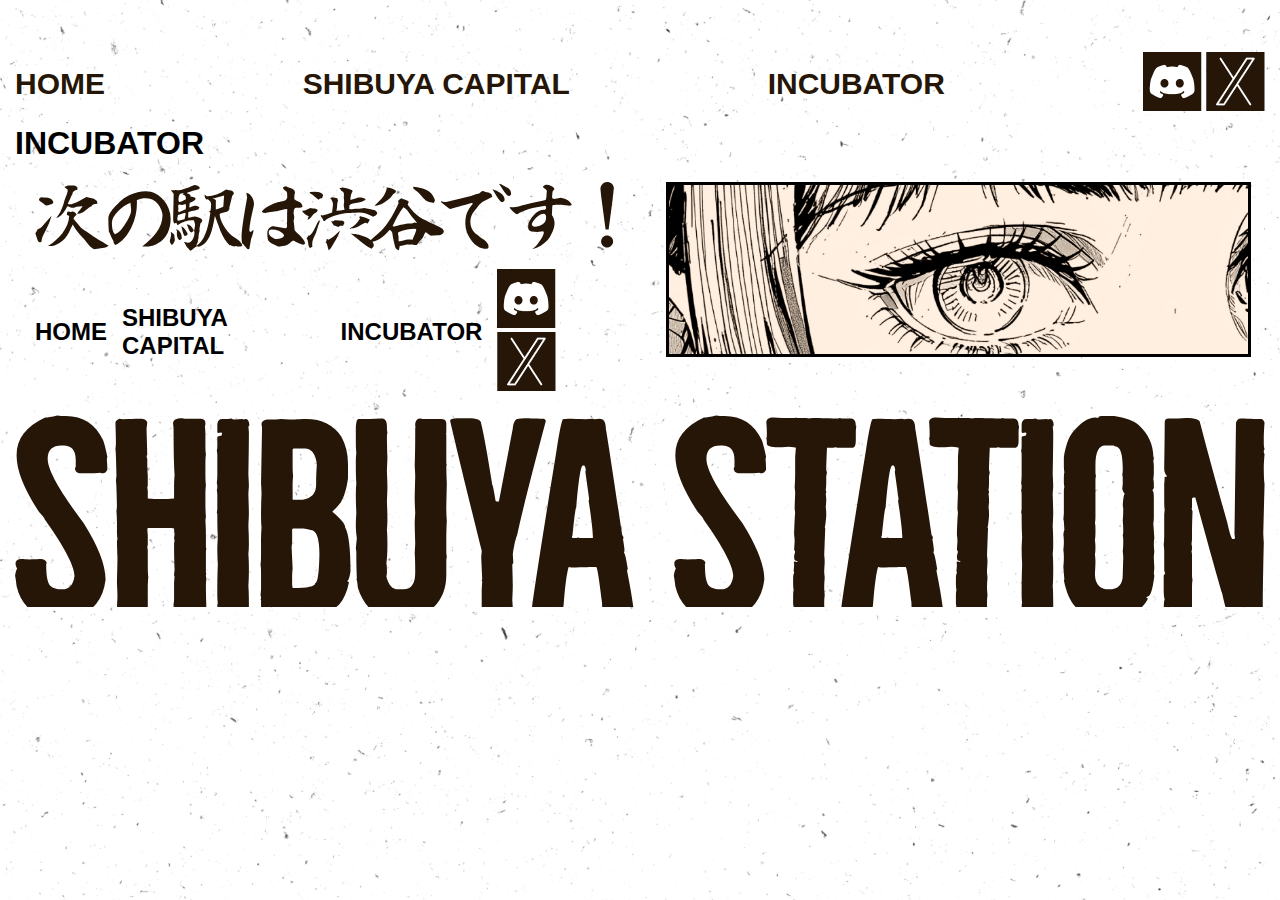
==== incubator.html @ 9dcc9522 "Add files via upload" ====
<!DOCTYPE html>
<html lang="en">
  <head>
    <meta charset="UTF-8" />
    <meta name="viewport" content="width=device-width, initial-scale=1.0" />
    <title>incubator</title>

    <link rel="stylesheet" href="style.css"/>


    <link rel="stylesheet" href="https://cdn.jsdelivr.net/npm/swiper@11/swiper-bundle.min.css"/>
  

    <link rel="preconnect" href="https://fonts.googleapis.com" />
    <link rel="preconnect" href="https://fonts.gstatic.com" crossorigin />
    
     

    

  </head>

  </head>
  <body>

    <header class="header">
        <div class="container">
            <nav class="nav">
                <img src="./img/лого_не грустные мальчики_прозрачный фон 1 (2).png" alt="" class="logo">

                

                <div class="menu">
                    <a href="index.html">HOME</a>
                    <a href="capital.html">SHIBUYA CAPITAL</a>
                    <a href="incubator.html">INCUBATOR</a>

                    <div class="icons">
                        <img src="./img/twitter BLACK.png" alt="">
                        <img src="./img/discord BLACK.png" alt="">
                    </div>
                </div>
                
                <img class="burger"src="./img/iconamoon_menu-burger-horizontal-thin.png" alt="">
    
            </nav>
        </div>
    </header>

    <section class="incubator">
      <div class="container">
        <h1>INCUBATOR</h1>
      </div>
    </section>


    <footer class="footer">
      <div class="container">
        <div class="footer__wrap">
          <div class="footer__box">
               <img src="./img/footer-title.svg" alt="">

            <div class="footer__menu">
              <a href="index.html">HOME</a>
              <a href="capital.html">SHIBUYA CAPITAL</a>
              <a href="incubator.html">INCUBATOR</a>

              <div class="icons">
                  <img src="./img/twitter BLACK.png" alt="">
                  <img src="./img/discord BLACK.png" alt="">
              </div>
            </div>
          </div>

          <img src="./img/footer-img.png" alt="" class="footer__eyes">
        </div>


        <img src="./img/footer-text.svg" alt="" class="footer__text">
      </div>
    </footer>

    




    <script src="https://cdn.jsdelivr.net/npm/swiper@11/swiper-bundle.min.js"></script>

    <script src="./script.js"></script>
  </body>
</html>
---- style.css ----
* {
  font-family: 'Oswald', sans-serif;

  padding: 0;
  margin: 0;
}

.container {
  max-width: 1600px;
  margin: 0 auto;
  padding: 0 15px;
}

body {
  background-image: url(./img/097\ 2.png);
  background-position: center;
  background-size: cover;
}

.nav {
  display: flex;
  justify-content: space-between;
  gap: 20px;
  align-items: center;
  padding-bottom: 10px;
}

.menu {
  display: flex;
  justify-content: space-between;
  gap: 20px;
  align-items: center;

  width: 100%;

  @media (max-width: 800px) {
    /* display: none; */

    position: fixed;
    top: 0;
    left: 0;
    width: 100%;
    height: 100dvh;
    background-color: #251607;

    display: flex;
    flex-direction: column;
    align-items: center;
    justify-content: center;
    gap: 20px;

    z-index: 10;

    opacity: 0;
    visibility: hidden;

    transition: 0.4s;

    &.active {
      opacity: 1;
      visibility: visible;
    }
  }

  a {
    font-size: 30px;
    font-weight: 600;
    text-transform: uppercase;
    text-decoration: none;
    color: #251607;

    @media (max-width: 800px) {
      color: whitesmoke;
    }
  }
}

.logo,
.burger {
  display: none;

  @media (max-width: 800px) {
    display: block;
    z-index: 11;
    cursor: pointer;
  }
}

.header {
  padding: 52px 0 0;

  @media (max-width: 800px) {
    background-image: url(./img/bg-2.png);
    background-position: center;
    padding: 40px 0;
  }
}

.hero__wrapper {
  text-align: center;

  h1 {
    font-size: clamp(5.625rem, -1.023rem + 27.27vw, 26.25rem);
    line-height: 1;
    z-index: -1;
    position: relative;

    @media (max-width:480px) {
      padding: 20px 0 0;
    }
  }

  p {
    margin-bottom: 30px;
    font-size: clamp(1.125rem, 1.044rem + 0.33vw, 1.375rem);
    font-weight: 600;
    text-transform: uppercase;

    @media (max-width:480px) {
      padding: 20px 0;
    }
  }

  div {
    display: flex;
    justify-content: space-between;
    align-items: center;
    margin-top: 20px;

    @media (max-width:480px) {

      &:first-child {
        display: none;
      }

      justify-content: center;
    }

  }

  img {
    width: 100%;
  }
}



.swiper-slide {
  img {
    width: 100%;
  }
}


.album {
  .container {
    max-width: 1900px;
  }
}


.meet__wrapper {

  display: grid;
  grid-template-columns: 1fr 1.5fr;
  gap: 50px;

  @media (max-width: 800px) {
    /* grid-template-columns: 1fr; */


    display: flex;
    flex-direction: column;

  }

  img {
    padding-top: 16px;
    width: 100%;
  }

  p {
    margin-top: 15px;
    font-size: 22px;
    font-weight: 400;
    text-transform: uppercase;

  }
}

.meet__right {



  h2 {
    /* font-size: 170px; */
    font-size: clamp(3.25rem, 0.792rem + 9.83vw, 10.625rem);
    text-transform: uppercase;
    padding-left: 111px;

    @media (max-width: 800px) {
      text-align: center;
      padding-left: 0;

    }
  }

  p {
    text-align: right;
    max-width: 800px;
    margin-left: auto;
    margin-bottom: 30px;
    margin-top: 73.5px;

    @media (max-width: 800px) {
      text-align: center;
      margin-top: 30px;

    }
  }
}

.meet {
  padding: 100px 0;
}


.China-1 {

  @media (max-width: 800px) {
    display: none
  }
}

.china-2 {
  display: none;

  @media (max-width: 800px) {
    display: block;
    width: 60%;
    margin: 30px auto;
  }
}




.our {}

.container {}

.our__title {
  text-align: center;
  text-transform: uppercase;
  margin-bottom: 7px;

}

.our__wrapper {
  display: grid;
  grid-template-columns: 1fr 1fr 1fr;
  grid-template-rows: 1fr 1fr;
  gap: 20px 20px;
  grid-template-areas:
    "card-1 card-2 card-4"
    "card-1 card-3 card-5";

    @media (max-width: 1000px) {

      grid-template-columns: 1fr 1fr ; 
      gap: 20px 20px; 
      grid-template-areas: 
        "card-1 card-1"
        "card-2 card-3"
        "card-4 card-5"; 

        align-items: center;
        text-align: center;
       
      
    }
    @media (max-width: 700px) {
      grid-template-columns: 1fr ;
      grid-template-rows: 1fr 1fr 1fr 1fr 1fr; 
      grid-template-areas: 
        "card-1"
        "card-2"
        "card-3"
        "card-4"
        "card-5"; 
      
    }

  .card-1 {
    grid-area: card-1;
    background-image: url(./img/plans-1.png);
  }

  .card-2 {
    grid-area: card-2;
    background-image: url(./img/plans-2.png);
  }

  .card-3 {
    grid-area: card-3;
    background-image: url(./img/plans-3.png);
  }

  .card-4 {
    grid-area: card-4;
    background-image: url(./img/plans-4.png);
  }

  .card-5 {
    grid-area: card-5;
    background-image: url(./img/plans-5.png);
  }
}

.our__card {
  min-height: 350px;
  border: 3px solid black;
  display: flex;
  padding: 30px;
  justify-content: end;
  flex-direction: column;
  color: white;
  background-repeat: no-repeat;
  background-position: center;
  background-size: cover;

  text-transform: uppercase;

  @media (max-width: 700px) {
    min-height: 200px;
    text-align: center;
    
  }


  p{
    height: 0;
    overflow: hidden;
    transition: 0.5s;
    @media (max-width: 700px) {
      height: auto;
      
    }
  }

  h3{
    transition: 0.5s;
  }


  &:hover{
    p{
      height: 30px;
    }

    h3{
      font-size: 40px;
    }
  }

}

.card-1 {}

.card-2 {}

.card-3 {}

.card-4 {}

.card-5 {}

.our__box {
  display: flex;
  align-items: center;
  justify-content: space-between;
  gap: 20px;
  flex-wrap: wrap;
  margin-top: 10px;
}

.team {
  padding: 100px 0;
}
.team__wrapper {
  display: grid;
  grid-template-columns: 10fr 1fr;
  gap: 60px;

  @media (max-width: 900px) {
    grid-template-columns: 1fr;
    gap: 0;
    
  }
}
.team__wrap {

  h2{
    text-transform: uppercase;
    /* font-size: 179px; */
   font-size:  clamp(4.375rem, 2.159rem + 9.09vw, 11.25rem);
  }
}
.team__grid {
  display: grid;
  grid-template-columns: 1fr 1fr;
  gap: 25px;

  @media (max-width: 1100px) {
    grid-template-columns: 1fr;
  }
}
.team__card {
  border: 3px solid black;
  /* min-height: 250px; */

  aspect-ratio: 2/1;

  background-repeat: no-repeat;
  background-position: center;
  background-size: cover;

  display: flex;
  align-items: end;
  text-transform: uppercase;
  text-align: center;
  justify-content: center;
  padding: 25px;
  color: rgb(255, 220, 145);
  font-size: 30px;
  font-weight: 600;

  background-size: 120%;
  transition: 0.6s;
  

  &:nth-child(1) {
    background-image: url(./img/team-1.png);
  }

  &:nth-child(2) {
    background-image: url(./img/team-2.png);
  }

  &:nth-child(3) {
    background-image: url(./img/team-3.png);
  }

  &:nth-child(4) {
    background-image: url(./img/team-4.png);
  }
}
.team__img {
  width: 100%;


  @media (max-width: 1200px) {
    display: none;
    
  }
}




.footer {
}
.footer__wrap {
  margin: 20px;
  display: grid;
  grid-template-columns: 1fr 1fr;
  gap: 52px;

  @media (max-width:1200px ) {
    grid-template-columns: 1.5fr 1fr;
  }

  @media (max-width: 900px) {
    grid-template-columns: 1fr;
  }
}
.footer__box {
  > img{
    width: 100%;
  }
}
.footer__menu {
  margin-top: 14px;
  display: flex;
  justify-content: space-between;
  gap: 15px;
  align-items: center;

  a{
    font-size: 24px;
    text-decoration: none;
    color: black;
    font-weight: 600;
    text-transform: uppercase;

  }
}
.footer__eyes {
  border: 3px solid black;
  width: 100%;
}
.footer__text {
  width: 100%;
}
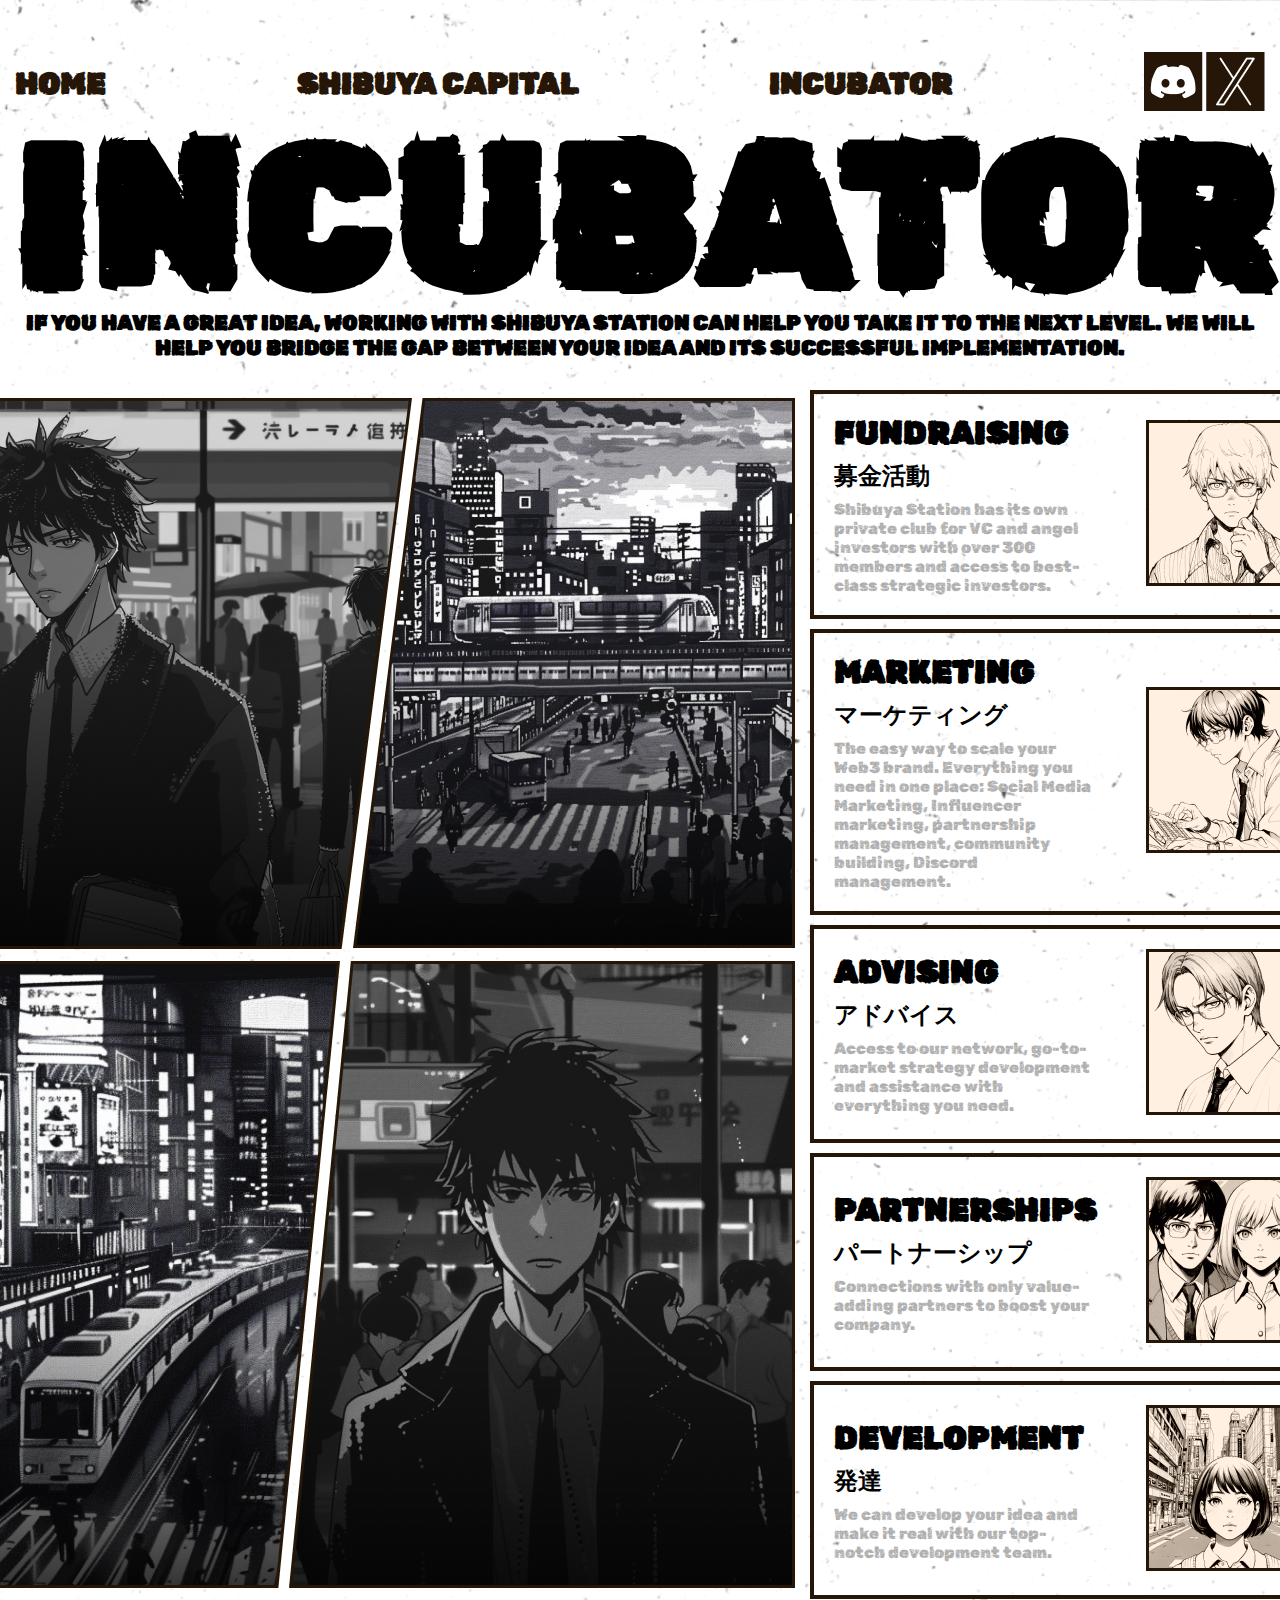
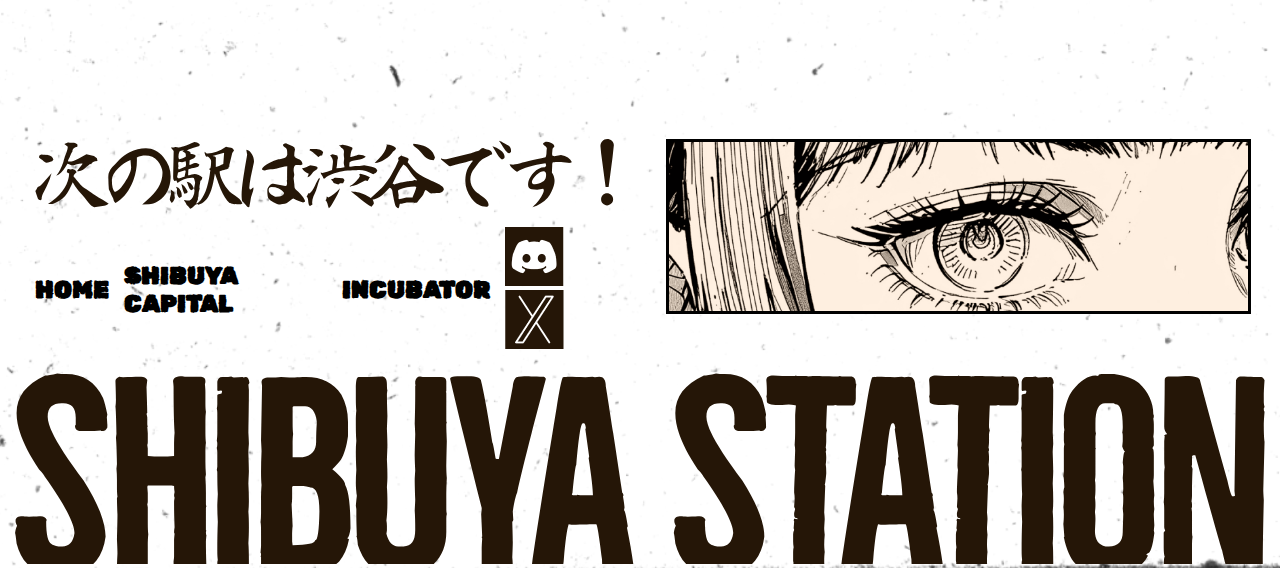
==== commit 835e4ead: "Add files via upload" ====
--- a/incubator.html
+++ b/incubator.html
@@ -11,8 +11,9 @@
     <link rel="stylesheet" href="https://cdn.jsdelivr.net/npm/swiper@11/swiper-bundle.min.css"/>
   
 
-    <link rel="preconnect" href="https://fonts.googleapis.com" />
-    <link rel="preconnect" href="https://fonts.gstatic.com" crossorigin />
+    <link rel="preconnect" href="https://fonts.googleapis.com">
+<link rel="preconnect" href="https://fonts.gstatic.com" crossorigin>
+<link href="https://fonts.googleapis.com/css2?family=Rubik+Distressed&display=swap" rel="stylesheet">
     
      
 
@@ -49,7 +50,84 @@
 
     <section class="incubator">
       <div class="container">
-        <h1>INCUBATOR</h1>
+        <div class="incubator__inf">
+          <h1>INCUBATOR</h1>
+        <p>If you have a great idea, working with Shibuya Station can help you take it to the next level. We will help you bridge the gap between your idea and its successful implementation.</p>
+
+        </div>
+
+        <div class="incubator__wrapper">
+          <div class="incubator__wrap1">
+            <img src="./img/collage.png" alt="">
+          </div>
+
+          <div class="incubator__wrap2">
+
+            <div class="incubator__card">
+             <div class="card__text">
+              <h3>Fundraising</h3>
+              <h4>募金活動</h4>
+              <p>Shibuya Station has its own private club for VC and angel investors with over 300 members and access to best-class strategic investors.</p>
+             </div>
+
+             <div class="card__icon">
+              <img src="./img/incubator-1.png" alt="">
+             </div>
+
+             </div>
+
+
+             <div class="incubator__card">
+              <div class="card__text">
+               <h3>Marketing</h3>
+               <h4>マーケティング</h4>
+               <p>The easy way to scale your Web3 brand. Everything you need in one place: Social Media Marketing, Influencer marketing, partnership management, community building, Discord management.</p>
+              </div>
+ 
+              <div class="card__icon">
+               <img src="./img/incubator-2.png" alt="">
+              </div>
+             </div>
+
+              <div class="incubator__card">
+                <div class="card__text">
+                 <h3>Advising</h3>
+                 <h4>アドバイス</h4>
+                 <p>Access to our network, go-to-market strategy development and assistance with everything you need.</p>
+                </div>
+   
+                <div class="card__icon">
+                 <img src="./img/incubator-3.png" alt="">
+                </div>
+              </div>
+
+                <div class="incubator__card">
+                  <div class="card__text">
+                   <h3>partnerships</h3>
+                   <h4>パートナーシップ</h4>
+                   <p>Connections with only value-adding partners to boost your company.</p>
+                  </div>
+     
+                  <div class="card__icon">
+                   <img src="./img/incubator-4.png" alt="">
+                  </div>
+                </div>
+
+                  <div class="incubator__card">
+                    <div class="card__text">
+                     <h3>Development</h3>
+                     <h4>発達</h4>
+                     <p>We can develop your idea and make it real with our top-notch development team.</p>
+                    </div>
+       
+                    <div class="card__icon">
+                     <img src="./img/incubator-5.png" alt="">
+                    </div>
+                  </div>
+            
+          </div>
+        </div>
+
       </div>
     </section>
 
--- a/style.css
+++ b/style.css
@@ -1,5 +1,5 @@
 * {
-  font-family: 'Oswald', sans-serif;
+  font-family: "Rubik Distressed", system-ui;
 
   padding: 0;
   margin: 0;
@@ -75,6 +75,8 @@
   }
 }
 
+
+
 .logo,
 .burger {
   display: none;
@@ -245,9 +247,7 @@
 
 
 
-.our {}
-
-.container {}
+
 
 .our__title {
   text-align: center;
@@ -365,15 +365,7 @@
 
 }
 
-.card-1 {}
-
-.card-2 {}
-
-.card-3 {}
-
-.card-4 {}
-
-.card-5 {}
+
 
 .our__box {
   display: flex;
@@ -468,8 +460,7 @@
 
 
 
-.footer {
-}
+
 .footer__wrap {
   margin: 20px;
   display: grid;
@@ -511,4 +502,110 @@
 }
 .footer__text {
   width: 100%;
+}
+
+
+
+
+
+
+
+
+.incubator__inf{
+  text-align: center;
+
+  h1 {
+    font-size: 206px;
+    position: relative;
+    z-index: -1;
+    text-align: center;
+    line-height: .9;
+
+    @media (max-width:480px) {
+      padding: 20px 0 0;
+    }
+  }
+
+  p {
+    margin-bottom: 30px;
+    font-size: clamp(1.125rem, 1.044rem + 0.33vw, 1.375rem);
+    font-weight: 600;
+    text-transform: uppercase;
+
+    @media (max-width:480px) {
+      padding: 20px 0;
+    }
+  }
+}
+
+
+.incubator__wrapper{
+  margin-top: 15px;
+  margin-bottom: 140px;
+  display: flex;
+  justify-content: center;
+  gap: 15px;
+  align-items: center;
+
+  @media (max-width: 1000px) {
+    display: grid;
+    grid-template-columns: 1fr;
+    
+  }
+}
+.incubator__card{
+  border: 4px solid #251607;
+  padding: 20px;
+  display: flex;
+  gap: 50px;
+  align-items: center;
+  justify-content: space-between;
+  transition: all .3s;
+  
+
+  &:hover{
+    background-color: #251607;
+    color: #e69aa4;
+  }
+
+
+  @media (max-width: 760px) {
+
+    flex-direction: column;
+    justify-content: center;
+    text-align: center;
+}
+
+
+
+}
+
+.incubator__wrap2{
+ 
+  display: flex;
+  justify-content: center;
+  align-items: center;
+  flex-direction: column;
+  gap: 10px;
+}
+.card__text{
+  display: flex;
+    flex-direction: column;
+    gap: 8px;
+    transition: all .3s;
+
+
+    h3{
+      text-transform: uppercase;
+      font-size: 32px;
+    }
+
+    h4{
+      text-transform: uppercase;
+      font-size: 24px;
+    }
+
+    p{
+      color: #aeaeae;
+    }
 }